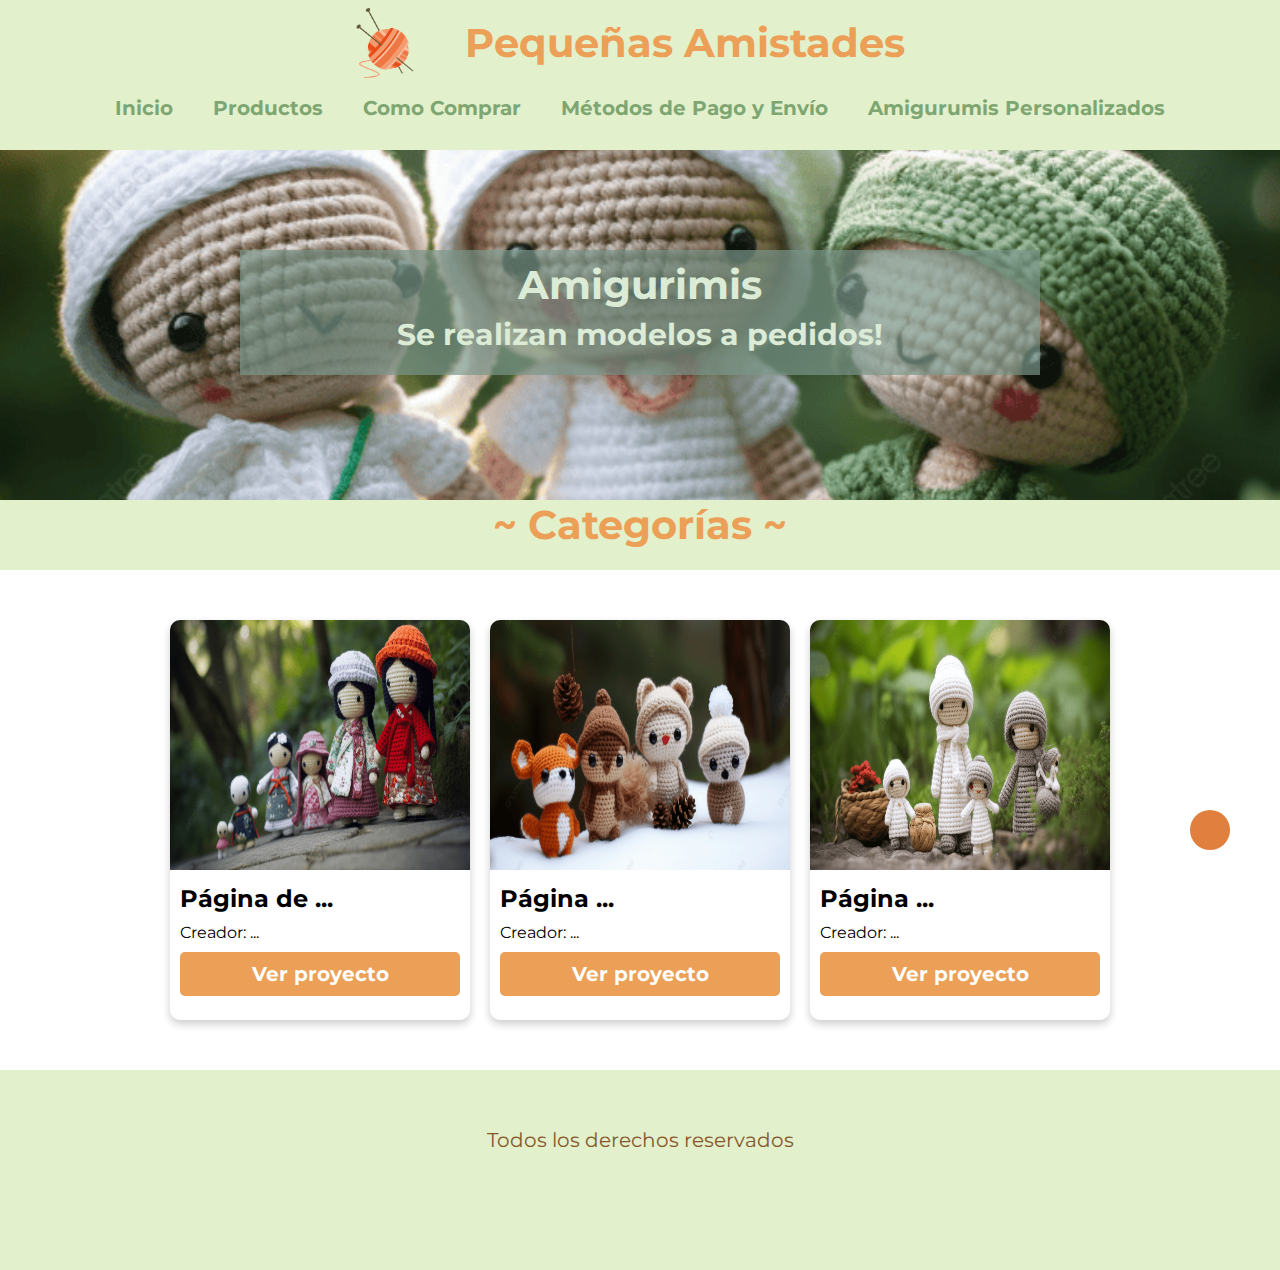
==== index.html @ 7dbe2139 "Add files via upload" ====
<!DOCTYPE html>
<html lang="en">

<head>
    <meta charset="UTF-8">
    <meta name="viewport" content="width=device-width, initial-scale=1.0">

    <!-- link a google font -->
    <link rel="preconnect" href="https://fonts.googleapis.com">
    <link rel="preconnect" href="https://fonts.gstatic.com" crossorigin>
    <link href="https://fonts.googleapis.com/css2?family=Montserrat:wght@300;400;700&display=swap" rel="stylesheet">

    <!-- link a fontawesome -->
    <link rel="stylesheet" href="https://cdnjs.cloudflare.com/ajax/libs/font-awesome/6.4.0/css/all.min.css"
        integrity="sha512-iecdLmaskl7CVkqkXNQ/ZH/XLlvWZOJyj7Yy7tcenmpD1ypASozpmT/E0iPtmFIB46ZmdtAc9eNBvH0H/ZpiBw=="
        crossorigin="anonymous" referrerpolicy="no-referrer" />

    <!-- link favicon -->
    <link rel="shortcut icon" href="./images/Favicon5.png">

    <!-- link animate css -->
    <link rel="stylesheet" href="https://cdnjs.cloudflare.com/ajax/libs/animate.css/4.1.1/animate.min.css" />
    
    <!-- link a css -->
    <link rel="stylesheet" href="./styles/globals.css">

    <title>PEQUEÑAS AMISTADES</title>
</head>

<body>
    <header> <!-- Etiqueta semantica de encabezado -->
        <nav>
            <img src="./images/Favicon4.png" alt="Logo Pequeñas Amistades" class="imagenLogoHeader">
            <!-- Etiqueta contenedora general -->
            <h3>Pequeñas Amistades</h3>
            <div>
                <a target="_blank" href="a"><i class="fa-brands fa-facebook"></i></a>
                <a target="_blank" href="a"><i class="fa-brands fa-instagram"></i></a>
                <i class="fa-solid fa-bars menu"></i>
            </div>
        </nav>

        <nav class="navegacion"> <!-- Etiqueta semantica barra de navegación -->
            <ul class="navbar"> <!-- Etiqueta lógica lista desordenada -->
                <li> <!-- Etiqueta lógica item de la lista -->
                    <a target="_blank" href="#">Inicio</a>
                </li>
                <li>
                    <a href="#">Productos</a>
                </li>
                <li>
                    <a href="#">Como Comprar</a>
                </li>
                <li>
                    <a href="#">Métodos de Pago y Envío</a>
                </li>
                <li>
                    <a href="#">Amigurumis Personalizados</a>
                </li>
            </ul>
        </nav>


    </header>
    <main>
        <div class="banner">
            <div class="bannerinfo">
                <h1>Amigurimis</h1>
                <h2>Se realizan modelos a pedidos!</h2>
            </div>
        </div>

        <h2 class="bannerinfos">~ Categorías ~</h2>

        <section class="listadoCartas">

            <article class="card">
                <img src="./images/Fondos8.png" alt="Imagen del proyecto">
                <div class="info">
                    <h2>Página de ...</h2>
                    <p>Creador: ...</p>
                    <a href="#" class="button">Ver proyecto</a>
                </div>
            </article>
            <article class="card">
                <img src="./images/Fondos9.png" alt="Imagen del proyecto">
                <div class="info">
                    <h2>Página ...</h2>
                    <p>Creador: ...</p>
                    <a href="#" class="button">Ver proyecto</a>
                </div>
            </article>
            <article class="card">
                <img src="./images/Fondos10.png" alt="Imagen del proyecto">
                <div class="info">
                    <h2>Página ...</h2>
                    <p>Creador: ...</p>
                    <a href="#" class="button">Ver proyecto</a>
                </div>
            </article>

        </section>

        <a href="#top"><i class="fa-solid fa-arrow-up fa-beat arrow-top"></i></a>
    </main>


    <footer>
        <nav>
            <ul>
                <li>
                    <i class="fa-brands fa-instagram animate__animated animate__pulse"></i>
                    <i class="fa-brands fa-facebook animate__animated animate__pulse"></i>
                    <i class="fa-brands fa-whatsapp animate__animated animate__pulse"></i>

                </li>
            </ul>
        </nav>
        <p>Todos los derechos reservados</p>
    </footer>
</body>

</html>
---- styles/globals.css ----
@import url("./header.css");
@import url("./cards.css");
@import url("./banner.css");
@import url("./footer.css");

* {
    margin: 0;
    padding: 0;
    box-sizing: border-box;
}

:root {
    --color-primario: #FF9AA2;
    --color-secundario: #FFB7B2;
    --color-terciario: #FFDAC1;
    --color-cuaternario: #E2F0CB;
    --color-quinto: #B5EAD7;
    --color-sexto: #C7CEEA;
}

html{
    scroll-behavior: smooth;

}

body {
    background-color: rgb(255, 255, 255);
    font-family: 'Montserrat', sans-serif;
}

a {
    text-decoration: none;
    color: unset;
}

ul {
    list-style: none;
}

@media (max-width: 500px) {
    body {
        background-color: rgb(224, 221, 228);
    }

}

.bannerinfos {
    text-align: center;
    font-size: 40px;
    margin: 0px;
    background-color: var(--color-cuaternario);
    color: #ec9f56;
    height: 70px;
  
   
    
}

.arrow-top{
    position: fixed;
    right: 50px;
    bottom: 50px;
    background-color: #e07f3e;
    padding: 10px;
    border-radius: 50%;
    height: 40px;
    width: 40px;
    display: flex;
    justify-content: center;
    align-items: center;

}
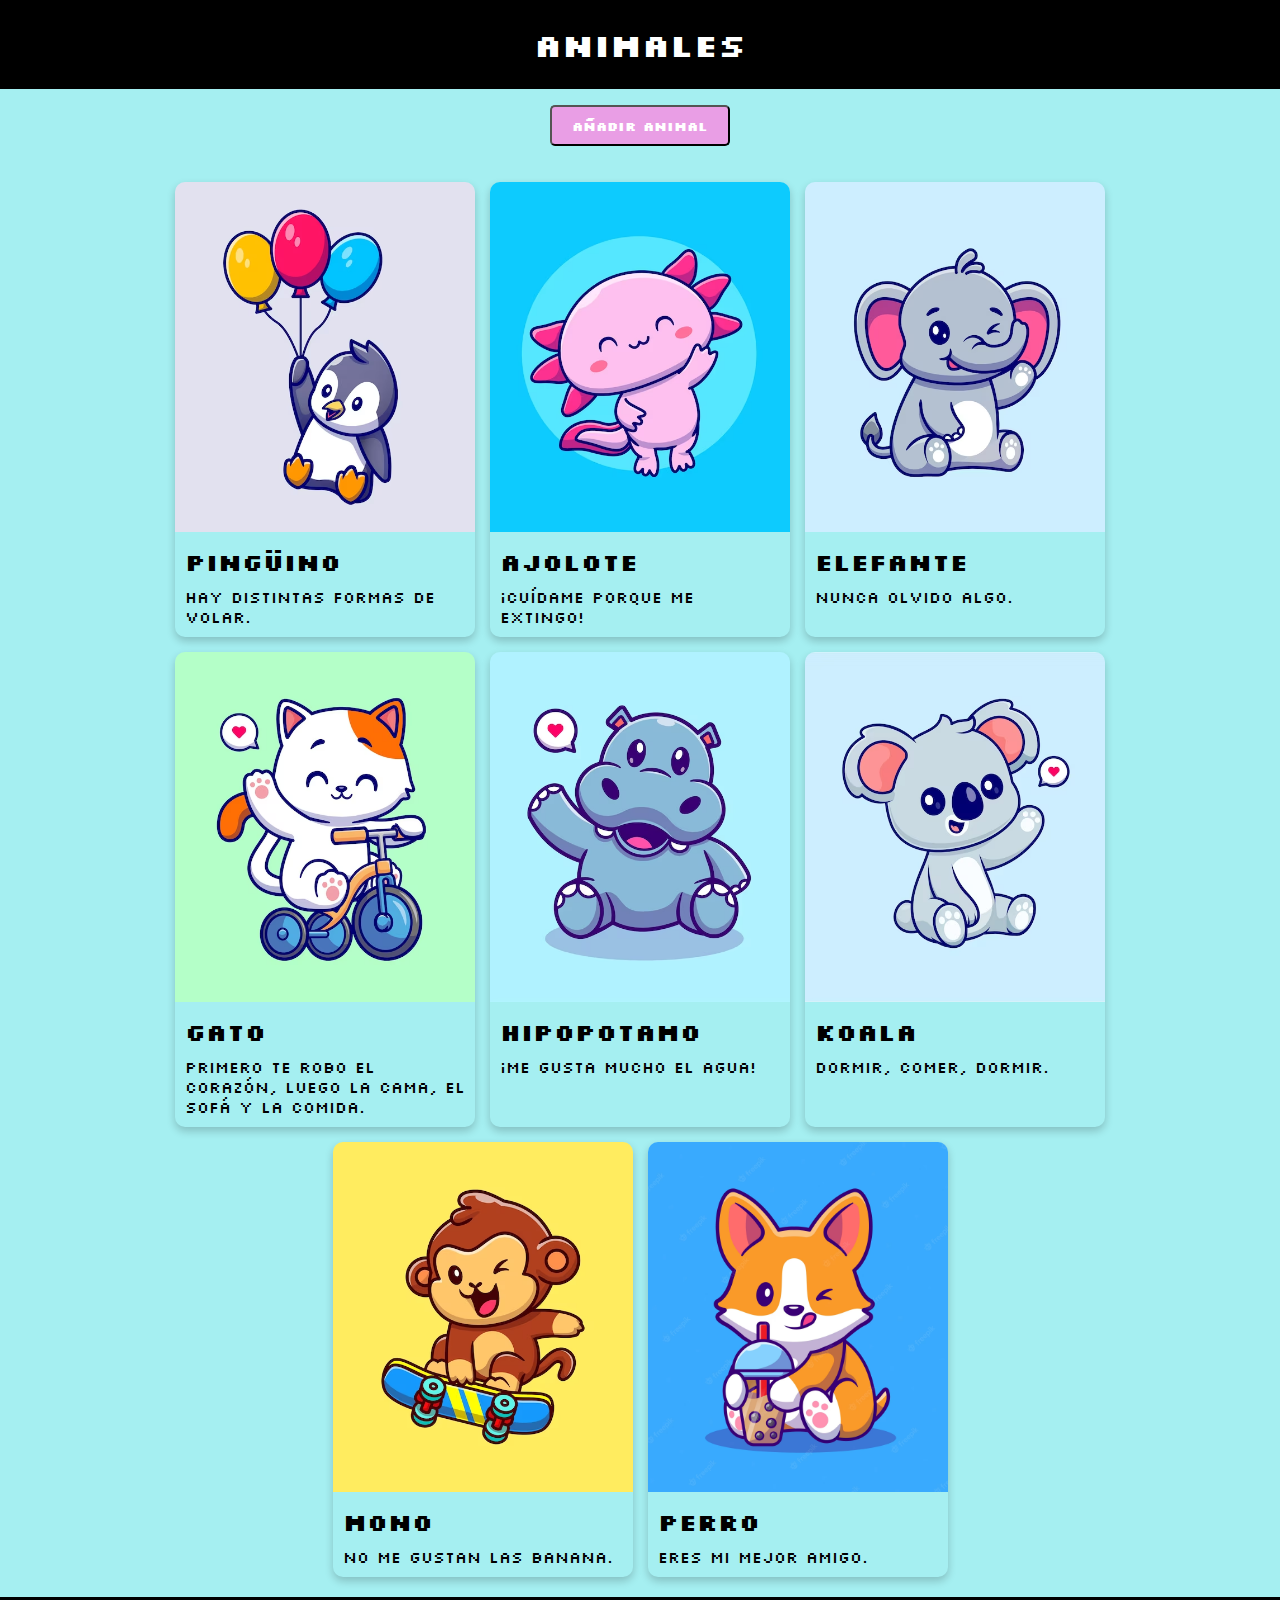
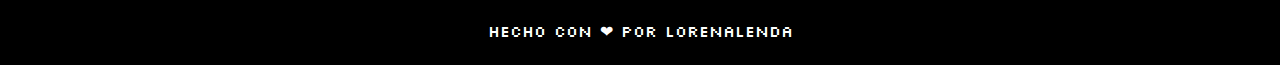
==== commit 5206647d: "Add files via upload" ====
--- a/index.html
+++ b/index.html
@@ -5,119 +5,30 @@
     <meta charset="UTF-8">
     <meta name="viewport" content="width=device-width, initial-scale=1.0">
 
-    <!-- link a google font -->
-    <link rel="preconnect" href="https://fonts.googleapis.com">
-    <link rel="preconnect" href="https://fonts.gstatic.com" crossorigin>
-    <link href="https://fonts.googleapis.com/css2?family=Montserrat:wght@300;400;700&display=swap" rel="stylesheet">
+    <!-- link favicon -->
+    <link rel="shortcut icon" href="./imagenes/favicon.png" type="image/x-icon">
 
-    <!-- link a fontawesome -->
-    <link rel="stylesheet" href="https://cdnjs.cloudflare.com/ajax/libs/font-awesome/6.4.0/css/all.min.css"
-        integrity="sha512-iecdLmaskl7CVkqkXNQ/ZH/XLlvWZOJyj7Yy7tcenmpD1ypASozpmT/E0iPtmFIB46ZmdtAc9eNBvH0H/ZpiBw=="
-        crossorigin="anonymous" referrerpolicy="no-referrer" />
-
-    <!-- link favicon -->
-    <link rel="shortcut icon" href="./images/Favicon5.png">
-
-    <!-- link animate css -->
-    <link rel="stylesheet" href="https://cdnjs.cloudflare.com/ajax/libs/animate.css/4.1.1/animate.min.css" />
-    
     <!-- link a css -->
-    <link rel="stylesheet" href="./styles/globals.css">
-
-    <title>PEQUEÑAS AMISTADES</title>
+    <link rel="stylesheet" href="./styles.css">
+    <!-- Recuerda cambiar el título del sitio web -->
+    <title>Generador de cartas</title>
 </head>
 
 <body>
     <header> <!-- Etiqueta semantica de encabezado -->
-        <nav>
-            <img src="./images/Favicon4.png" alt="Logo Pequeñas Amistades" class="imagenLogoHeader">
-            <!-- Etiqueta contenedora general -->
-            <h3>Pequeñas Amistades</h3>
-            <div>
-                <a target="_blank" href="a"><i class="fa-brands fa-facebook"></i></a>
-                <a target="_blank" href="a"><i class="fa-brands fa-instagram"></i></a>
-                <i class="fa-solid fa-bars menu"></i>
-            </div>
-        </nav>
-
-        <nav class="navegacion"> <!-- Etiqueta semantica barra de navegación -->
-            <ul class="navbar"> <!-- Etiqueta lógica lista desordenada -->
-                <li> <!-- Etiqueta lógica item de la lista -->
-                    <a target="_blank" href="#">Inicio</a>
-                </li>
-                <li>
-                    <a href="#">Productos</a>
-                </li>
-                <li>
-                    <a href="#">Como Comprar</a>
-                </li>
-                <li>
-                    <a href="#">Métodos de Pago y Envío</a>
-                </li>
-                <li>
-                    <a href="#">Amigurumis Personalizados</a>
-                </li>
-            </ul>
-        </nav>
-
-
+        <!-- No te olvides de ponerle un encabezado a tu sitio web -->
+        <h1>Animales</h1>
     </header>
     <main>
-        <div class="banner">
-            <div class="bannerinfo">
-                <h1>Amigurimis</h1>
-                <h2>Se realizan modelos a pedidos!</h2>
-            </div>
+        <div class="botonera">
+            <button onclick="crearCarta()">AÑADIR ANIMAL</button>
         </div>
-
-        <h2 class="bannerinfos">~ Categorías ~</h2>
-
-        <section class="listadoCartas">
-
-            <article class="card">
-                <img src="./images/Fondos8.png" alt="Imagen del proyecto">
-                <div class="info">
-                    <h2>Página de ...</h2>
-                    <p>Creador: ...</p>
-                    <a href="#" class="button">Ver proyecto</a>
-                </div>
-            </article>
-            <article class="card">
-                <img src="./images/Fondos9.png" alt="Imagen del proyecto">
-                <div class="info">
-                    <h2>Página ...</h2>
-                    <p>Creador: ...</p>
-                    <a href="#" class="button">Ver proyecto</a>
-                </div>
-            </article>
-            <article class="card">
-                <img src="./images/Fondos10.png" alt="Imagen del proyecto">
-                <div class="info">
-                    <h2>Página ...</h2>
-                    <p>Creador: ...</p>
-                    <a href="#" class="button">Ver proyecto</a>
-                </div>
-            </article>
-
-        </section>
-
-        <a href="#top"><i class="fa-solid fa-arrow-up fa-beat arrow-top"></i></a>
+        <section class="listadoCartas"></section>
     </main>
-
-
     <footer>
-        <nav>
-            <ul>
-                <li>
-                    <i class="fa-brands fa-instagram animate__animated animate__pulse"></i>
-                    <i class="fa-brands fa-facebook animate__animated animate__pulse"></i>
-                    <i class="fa-brands fa-whatsapp animate__animated animate__pulse"></i>
-
-                </li>
-            </ul>
-        </nav>
-        <p>Todos los derechos reservados</p>
+        <p>Hecho con ❤ por <a href="https://github.com/Lorenalenda" target="_blank"> Lorenalenda</a></p>
     </footer>
 </body>
+<script src="./script.js"></script>
 
 </html>--- a/styles.css
+++ b/styles.css
@@ -0,0 +1,108 @@
+/* Importacion tipografía */
+@import url('https://fonts.googleapis.com/css2?family=Bungee+Spice&family=Great+Vibes&family=Montserrat:wght@200;400;800&family=Nabla&family=Silkscreen&display=swap');
+
+*{
+    margin: 0;
+    padding: 0;
+    box-sizing: border-box;
+}
+
+:root{
+    /* Puedes personalizar con tus colores favoritos */
+    --color-primario: #a5eff1;
+    --color-secundario: #e99ee5;
+    --color-terciario: #FFFFFF;
+}
+
+
+body{
+    background-color: var(--color-primario);
+    font-family: 'Silkscreen', cursive;
+}
+
+a{
+    text-decoration: none;
+    color: unset;
+}
+
+ul{
+    list-style: none;
+}
+
+/* header y footer */
+
+header, footer{
+    text-align: center;
+    padding: 24px;
+    color: var(--color-terciario);
+    background-color: black;
+}
+
+/*footer{
+    position: fixed;
+    bottom: 0;
+    width: 100%;
+}*/
+
+
+
+.listadoCartas {
+    display: flex;
+    flex-wrap: wrap;
+    gap: 15px;
+    justify-content: center;
+    margin: 20px;
+}
+
+
+/* cartas chat gpt */
+
+.card {
+    width: 300px;
+    border-radius: 10px;
+    background-color: var(--color-white);
+    box-shadow: 0 4px 8px rgba(0, 0, 0, 0.2);
+    transition: all 300ms ease-in-out;
+}
+
+.card:hover {
+    box-shadow: 0 8px 16px rgba(0, 0, 0, 0.5);
+    transform: scale(1.02);
+}
+
+.card img {
+    width: 100%;
+    border-top-left-radius: 10px;
+    border-top-right-radius: 10px;
+    height: 350px;
+    object-fit: cover;
+}
+
+.card .info {
+    display: flex;
+    flex-direction: column;
+    gap: 10px;
+    padding: 10px;
+}
+
+.botonera{
+    display: flex;
+    justify-content: center;
+    padding: 16px;
+}
+
+button {
+    padding: 10px 20px;
+    font-weight: 900;
+    background-color: var(--color-secundario);
+    color: white;
+    font-family: 'Silkscreen', cursive;
+    border-radius: 5px;
+    transition: all 500ms ease-in-out;
+}
+
+button:hover {
+    background-color: #c52f87;
+    
+}
+
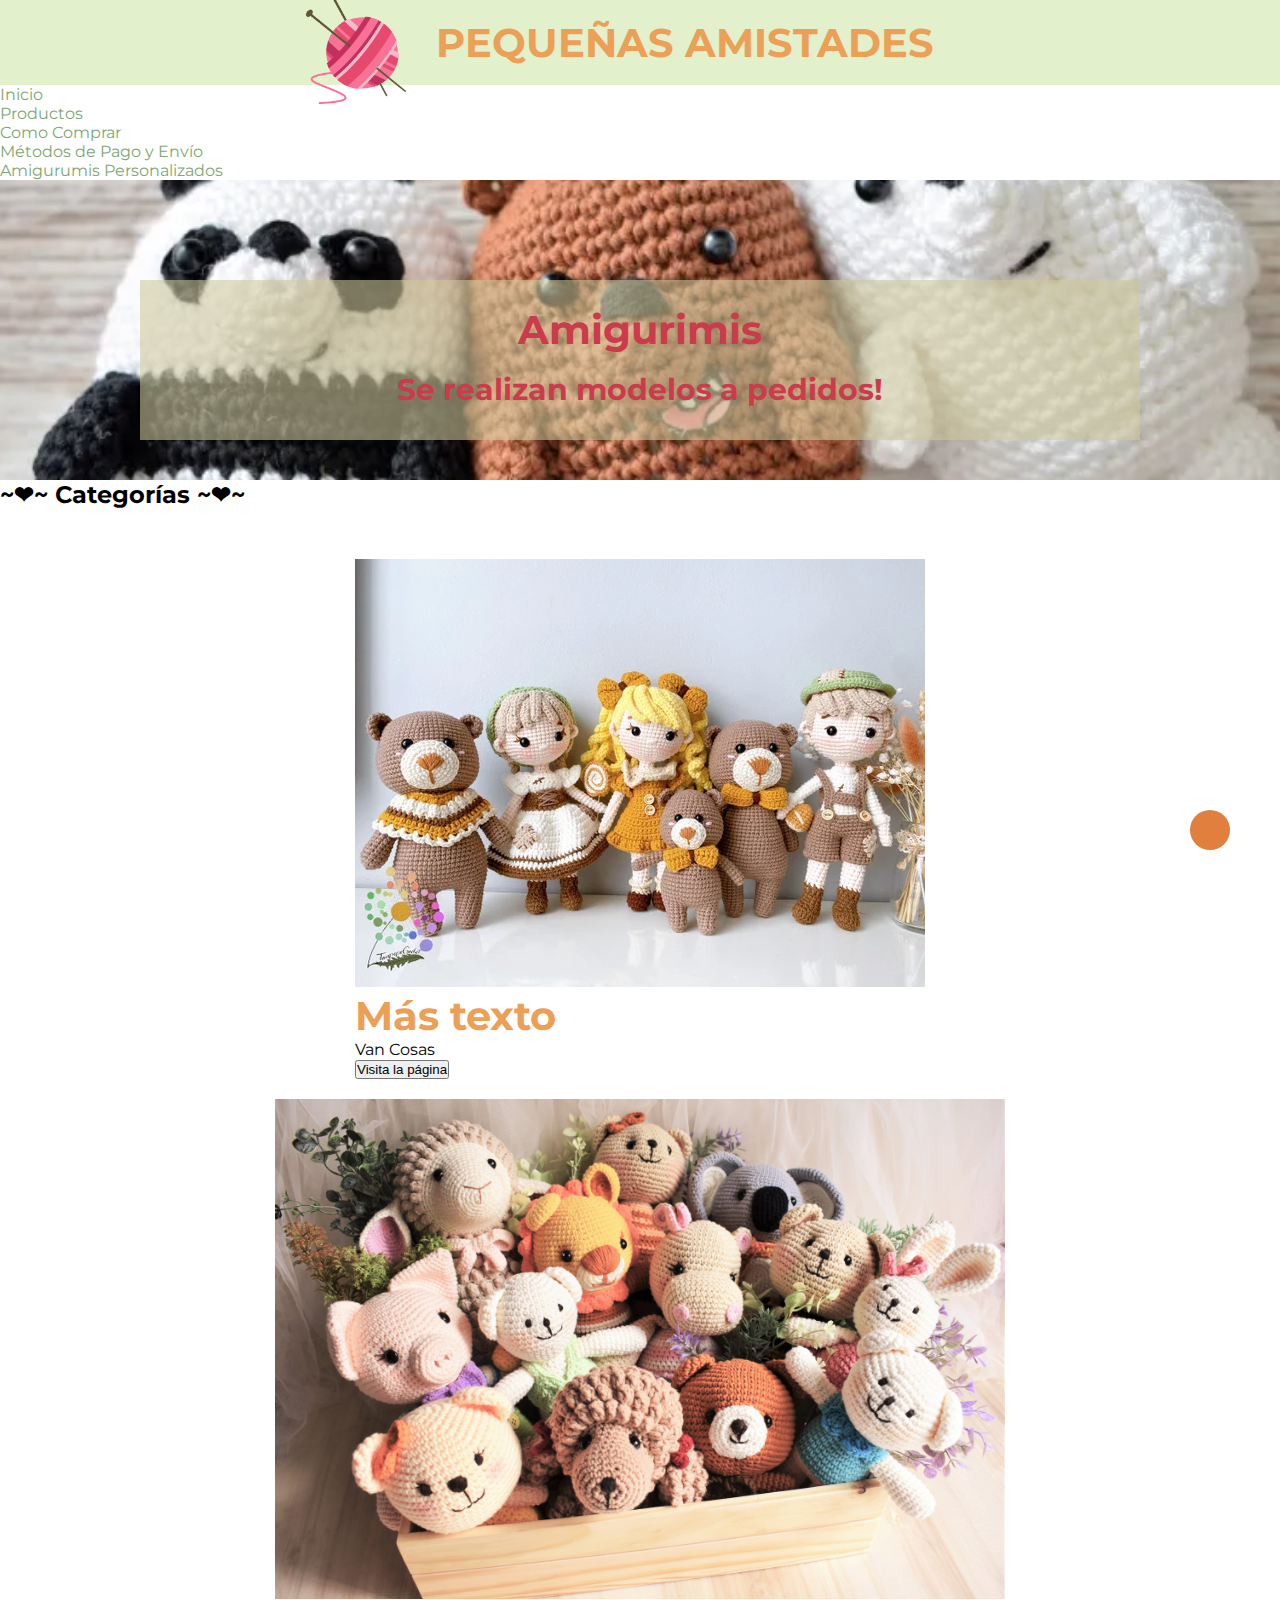
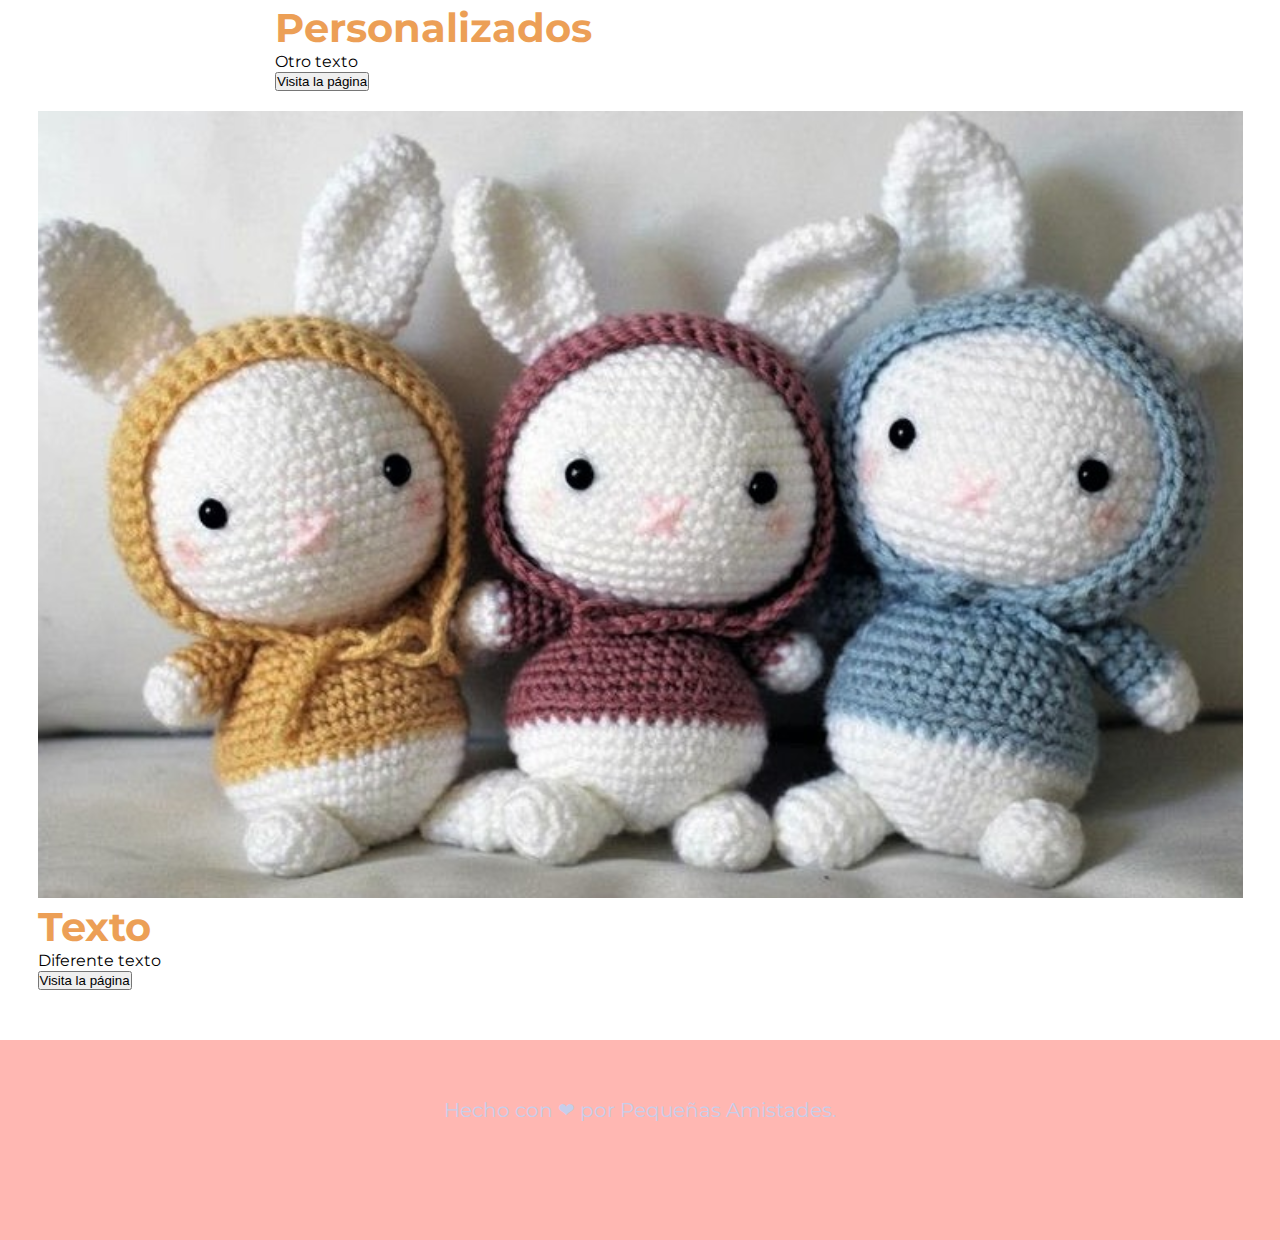
==== commit d642715b: "Add files via upload" ====
--- a/index.html
+++ b/index.html
@@ -5,30 +5,115 @@
     <meta charset="UTF-8">
     <meta name="viewport" content="width=device-width, initial-scale=1.0">
 
+    <!-- link a google font -->
+    <link rel="preconnect" href="https://fonts.googleapis.com">
+    <link rel="preconnect" href="https://fonts.gstatic.com" crossorigin>
+    <link href="https://fonts.googleapis.com/css2?family=Montserrat:wght@300;400;700&display=swap" rel="stylesheet">
+
+    <!-- link a fontawesome -->
+    <link rel="stylesheet" href="https://cdnjs.cloudflare.com/ajax/libs/font-awesome/6.4.0/css/all.min.css"
+        integrity="sha512-iecdLmaskl7CVkqkXNQ/ZH/XLlvWZOJyj7Yy7tcenmpD1ypASozpmT/E0iPtmFIB46ZmdtAc9eNBvH0H/ZpiBw=="
+        crossorigin="anonymous" referrerpolicy="no-referrer" />
+
     <!-- link favicon -->
-    <link rel="shortcut icon" href="./imagenes/favicon.png" type="image/x-icon">
+    <link rel="shortcut icon" href="./images/Favicon2.png">
 
     <!-- link a css -->
-    <link rel="stylesheet" href="./styles.css">
-    <!-- Recuerda cambiar el título del sitio web -->
-    <title>Generador de cartas</title>
+    <link rel="stylesheet" href="./styles/globals.css">
+
+  
+
+
+    <title>PEQUEÑAS AMISTADES</title>
 </head>
 
 <body>
     <header> <!-- Etiqueta semantica de encabezado -->
-        <!-- No te olvides de ponerle un encabezado a tu sitio web -->
-        <h1>Animales</h1>
+        <nav>
+            <img src="./images/Favicon2.png" alt="Logo Pequeñas Amistades" class="imagenLogoHeader">
+            <!-- Etiqueta contenedora general -->
+            <h3>PEQUEÑAS AMISTADES</h3>
+            <div>
+                <a target="_blank" href="a"><i class="fa-brands fa-facebook"></i></a>
+                <a target="_blank" href="a"><i class="fa-brands fa-instagram"></i></a>
+                <i class="fa-solid fa-bars menu"></i>
+            </div>
+        </nav>
     </header>
+
+    <nav class="navegacion"> <!-- Etiqueta semantica barra de navegación -->
+        <ul class="navbar"> <!-- Etiqueta lógica lista desordenada -->
+            <li> <!-- Etiqueta lógica item de la lista -->
+                <a target="_blank" href="#">Inicio</a>
+            </li>
+            <li>
+                <a href="#">Productos</a>
+            </li>
+            <li>
+                <a href="#">Como Comprar</a>
+            </li>
+            <li>
+                <a href="#">Métodos de Pago y Envío</a>
+            </li>
+            <li>
+                <a href="#">Amigurumis Personalizados</a>
+            </li>
+        </ul>
+    </nav>
+
     <main>
-        <div class="botonera">
-            <button onclick="crearCarta()">AÑADIR ANIMAL</button>
+        <div class="banner">
+            <div class="bannerinfo">
+                <h1>Amigurimis</h1>
+                <h2>Se realizan modelos a pedidos!</h2>
+            </div>
         </div>
-        <section class="listadoCartas"></section>
+
+        <h2 class="title">~❤~ Categorías ~❤~</h2>
+
+        <section class="listadoCartas">
+            <article class="carta">
+                <img src="./images/banner6.webp" alt="imagen de Más texto">
+                <div class="info">
+                    <h3>Más texto</h3>
+                    <p>Van Cosas</p>
+                    <button>Visita la página</button>
+                </div>
+            </article>
+            <article class="carta">
+                <img src="./images/banner5.png" alt="imagen de Personalizados">
+                <div class="info">
+                    <h3>Personalizados</h3>
+                    <p>Otro texto</p>
+                    <button>Visita la página</button>
+                </div>
+            </article>
+            <article class="carta">
+                <img src="./images/Fondos11.png" alt="imagen de Texto">
+                <div class="info">
+                    <h3>Texto</h3>
+                    <p>Diferente texto</p>
+                    <button>Visita la página</button>
+                </div>
+            </article>
+        </section>
+
+        <a href="#top"><i class="fa-solid fa-arrow-up fa-beat arrow-top"></i></a>
     </main>
+
+
     <footer>
-        <p>Hecho con ❤ por <a href="https://github.com/Lorenalenda" target="_blank"> Lorenalenda</a></p>
+        <nav>
+            <ul>
+                <li>
+                    <i class="fa-brands fa-instagram"></i>
+                    <i class="fa-brands fa-facebook"></i>
+                    <i class="fa-brands fa-whatsapp"></i>
+                </li>
+            </ul>
+        </nav>
+        <p>Hecho con ❤ por Pequeñas Amistades.</p>
     </footer>
 </body>
-<script src="./script.js"></script>
 
 </html>--- a/styles/globals.css
+++ b/styles/globals.css
@@ -0,0 +1,75 @@
+@import url("./header.css");
+@import url("./cards.css");
+@import url("./banner.css");
+@import url("./footer.css");
+
+* {
+    margin: 0;
+    padding: 0;
+    box-sizing: border-box;
+}
+
+:root {
+    --color-primario: #FF9AA2;
+    --color-secundario: #FFB7B2;
+    --color-terciario: #FFDAC1;
+    --color-cuaternario: #E2F0CB;
+    --color-quinto: #B5EAD7;
+    --color-sexto: #C7CEEA;
+}
+
+html{
+    scroll-behavior: smooth;
+
+}
+
+body {
+    background-color: rgb(255, 255, 255);
+    font-family: 'Montserrat', sans-serif;
+}
+
+a {
+    text-decoration: none;
+    color: unset;
+}
+
+ul {
+    list-style: none;
+}
+
+@media (max-width: 500px) {
+    body {
+        background-color: rgb(224, 221, 228);
+    }
+
+}
+
+.bannerinfos {
+    text-align: center;
+    font-size: 40px;
+    margin: 0px;
+    background-color: var(--color-cuaternario);
+    color: #ec9f56;
+    height: 70px;
+  
+   
+    
+}
+
+.arrow-top{
+    position: fixed;
+    right: 50px;
+    bottom: 50px;
+    background-color: #e07f3e;
+    padding: 10px;
+    border-radius: 50%;
+    height: 40px;
+    width: 40px;
+    display: flex;
+    justify-content: center;
+    align-items: center;
+
+}
+
+
+
